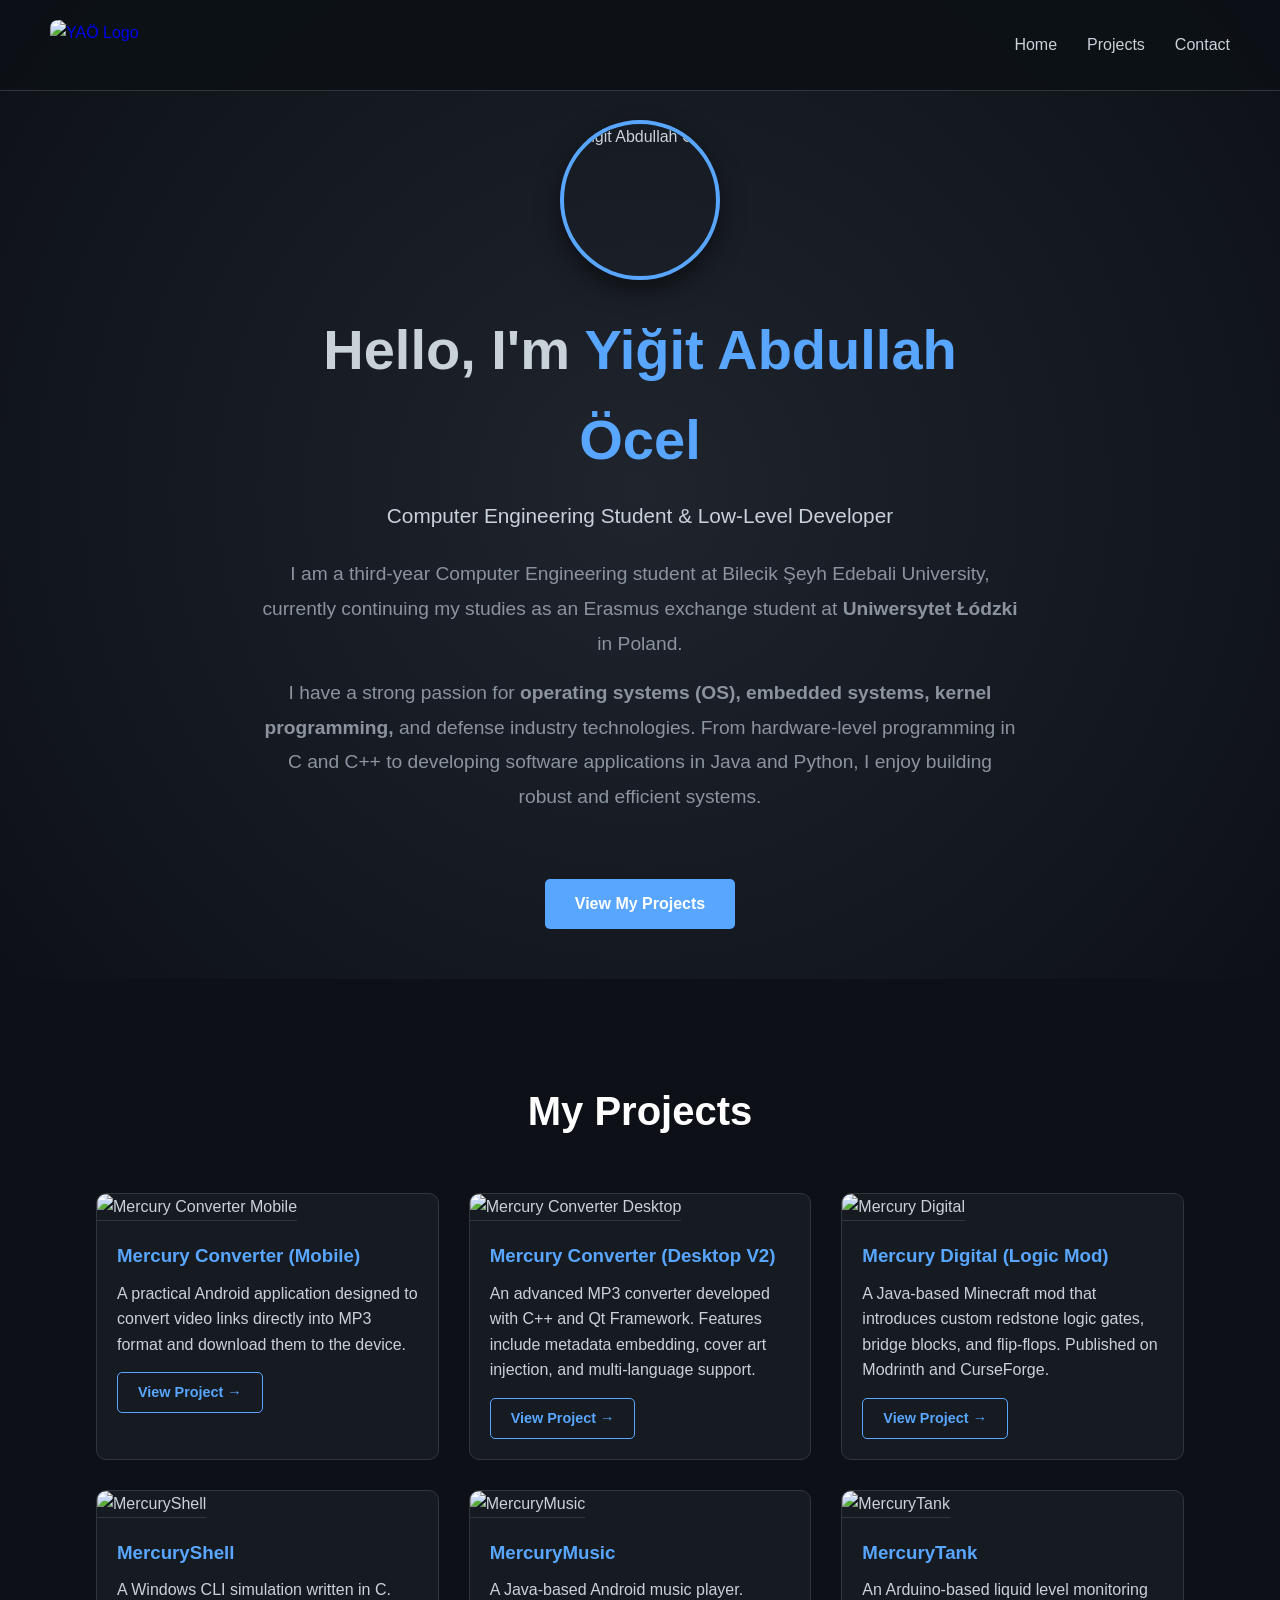
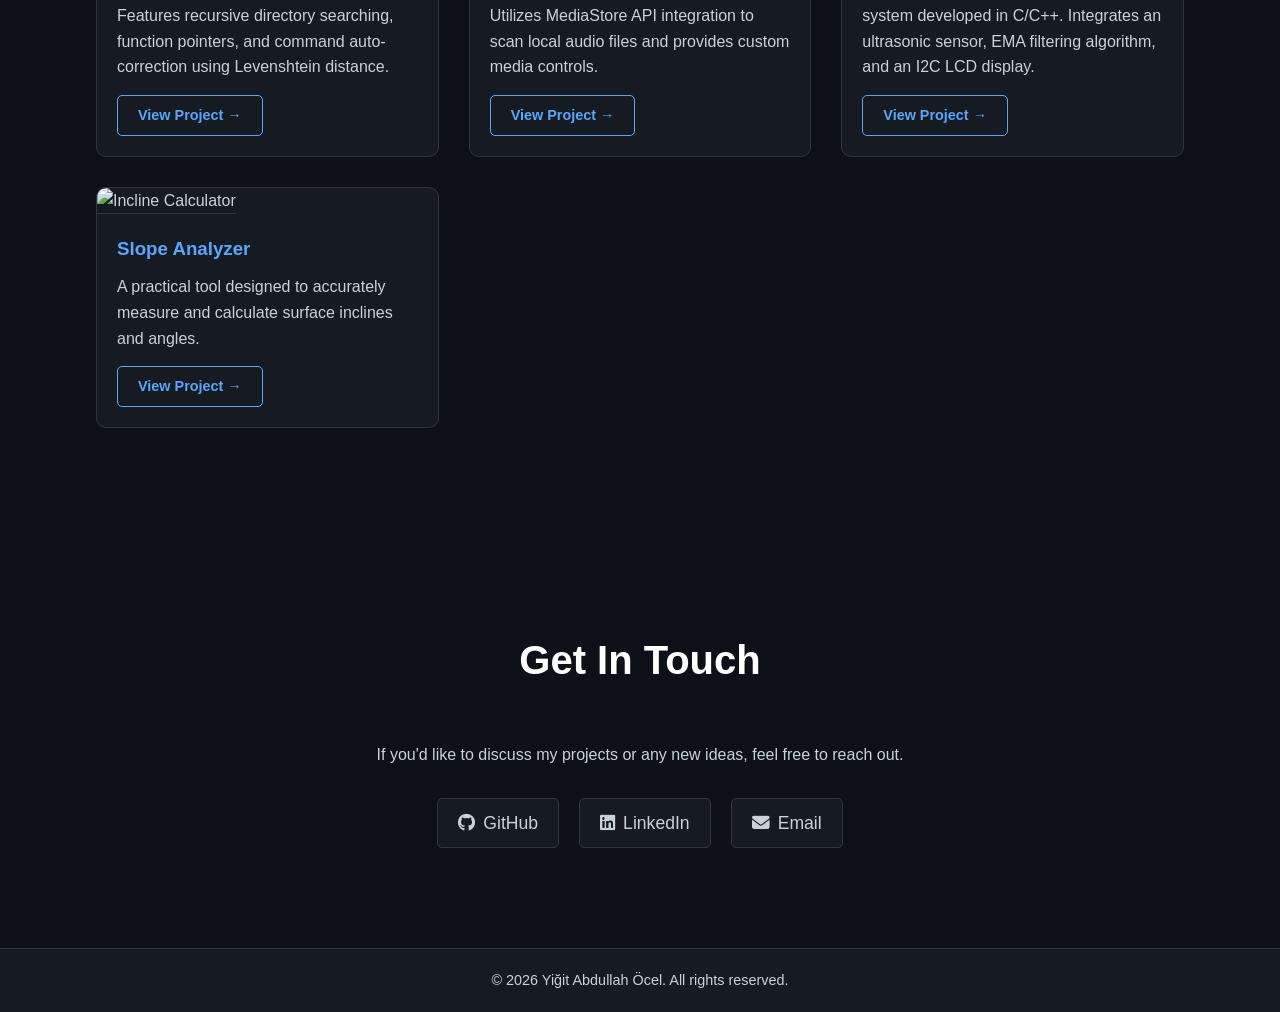
==== index.html @ 19079fd5 "Fix index" ====
<!DOCTYPE html>
<html lang="en">
<head>
    <meta charset="UTF-8">
    <meta name="viewport" content="width=device-width, initial-scale=1.0">
    <title>Yiğit Abdullah Öcel</title>
    <link rel="stylesheet" href="StyleSheet.css">
    <link rel="stylesheet" href="https://cdnjs.cloudflare.com/ajax/libs/font-awesome/6.4.0/css/all.min.css">
</head>
<body>

    <!-- Navigation -->
    <nav id="navbar">
        <a href="mercurywebsite.htm" class="logo">
            <img src="C:\Users\ocely\OneDrive\Obrazy\28040-3000x2025-desktop-hd-mercury-background-image.jpg" alt="YAÖ Logo">
        </a>
        <ul class="nav-links">
            <li><a href="#home">Home</a></li>
            <li><a href="#projects">Projects</a></li>
            <li><a href="#contact">Contact</a></li>
        </ul>
    </nav>

    <!-- Hero Section -->
    <section id="home" class="hero">
        <div class="hero-content" style="max-width: 800px; margin: 0 auto; padding: 0 20px; display: flex; flex-direction: column; align-items: center;">

            <!-- Profil Fotoğrafı -->
            <img src="C:\Users\ocely\OneDrive\Masaüstü\Resim.png" alt="Yiğit Abdullah Öcel" style="width: 160px; height: 160px; border-radius: 50%; object-fit: cover; border: 4px solid var(--accent-color); margin-bottom: 25px; box-shadow: 0 10px 25px rgba(0,0,0,0.5);">

            <h1>Hello, I'm <span class="highlight">Yiğit Abdullah Öcel</span></h1>
            <h3 style="color: #c9d1d9; font-size: 1.3rem; font-weight: 500; margin-bottom: 25px;">Computer Engineering Student & Low-Level Developer</h3>

            <div class="hero-bio" style="color: #8b949e; font-size: 1.1rem; line-height: 1.8; margin-bottom: 35px; text-align: center;">
                <p style="margin-bottom: 15px;">
                    I am a third-year Computer Engineering student at Bilecik Şeyh Edebali University, currently continuing my studies as an Erasmus exchange student at <strong>Uniwersytet Łódzki</strong> in Poland.
                </p>
                <p>
                    I have a strong passion for <strong>operating systems (OS), embedded systems, kernel programming,</strong> and defense industry technologies. From hardware-level programming in C and C++ to developing software applications in Java and Python, I enjoy building robust and efficient systems.
                </p>
            </div>

            <a href="#projects" class="btn">View My Projects</a>
        </div>
    </section>

    <!-- Projects Section -->
    <section id="projects" class="projects">
        <div class="container">
            <h2>My Projects</h2>
            <div class="project-grid">

                <!-- Mercury Converter (Mobile) -->
                <div class="project-card">
                    <img src="C:\Users\ocely\OneDrive\Obrazy\Converter_Logo.jpg" alt="Mercury Converter Mobile">
                    <div class="project-info">
                        <h3>Mercury Converter (Mobile)</h3>
                        <p>A practical Android application designed to convert video links directly into MP3 format and download them to the device.</p>
                        <a href="mercury_converter_mobile.htm" class="btn outline-btn">View Project &rarr;</a>
                    </div>
                </div>

                <!-- Mercury Converter (Desktop) -->
                <div class="project-card">
                    <img src="C:\Users\ocely\OneDrive\Obrazy\Mercury Converter PC Logo.JPG" alt="Mercury Converter Desktop">
                    <div class="project-info">
                        <h3>Mercury Converter (Desktop V2)</h3>
                        <p>An advanced MP3 converter developed with C++ and Qt Framework. Features include metadata embedding, cover art injection, and multi-language support.</p>
                        <a href="mercury_converter_desktop.htm" class="btn outline-btn">View Project &rarr;</a>
                    </div>
                </div>

                <!-- Mercury Digital -->
                <div class="project-card">
                    <img src="C:\Users\ocely\OneDrive\Obrazy\Mercury Digital Logo.jpg" alt="Mercury Digital">
                    <div class="project-info">
                        <h3>Mercury Digital (Logic Mod)</h3>
                        <p>A Java-based Minecraft mod that introduces custom redstone logic gates, bridge blocks, and flip-flops. Published on Modrinth and CurseForge.</p>
                        <a href="mercury_digital.htm" class="btn outline-btn">View Project &rarr;</a>
                    </div>
                </div>

                <!-- MercuryShell -->
                <div class="project-card">
                    <img src="C:\Users\ocely\OneDrive\Obrazy\Screenshots\Screenshot 2026-08-17 145334.png" alt="MercuryShell">
                    <div class="project-info">
                        <h3>MercuryShell</h3>
                        <p>A Windows CLI simulation written in C. Features recursive directory searching, function pointers, and command auto-correction using Levenshtein distance.</p>
                        <a href="mercury_shell.htm" class="btn outline-btn">View Project &rarr;</a>
                    </div>
                </div>

                <!-- MercuryMusic -->
                <div class="project-card">
                    <img src="C:\Users\ocely\OneDrive\Obrazy\Mercury Music.JPG" alt="MercuryMusic">
                    <div class="project-info">
                        <h3>MercuryMusic</h3>
                        <p>A Java-based Android music player. Utilizes MediaStore API integration to scan local audio files and provides custom media controls.</p>
                        <a href="mercury_music.htm" class="btn outline-btn">View Project &rarr;</a>
                    </div>
                </div>

                <!-- MercuryTank -->
                <div class="project-card">
                    <img src="C:\Users\ocely\OneDrive\Obrazy\WhatsApp Image 2026-08-17 at 15.02.25.jpeg" alt="MercuryTank">
                    <div class="project-info">
                        <h3>MercuryTank</h3>
                        <p>An Arduino-based liquid level monitoring system developed in C/C++. Integrates an ultrasonic sensor, EMA filtering algorithm, and an I2C LCD display.</p>
                        <a href="mercury_tank.htm" class="btn outline-btn">View Project &rarr;</a>
                    </div>
                </div>

                <!-- Slope Analyzer -->
                <div class="project-card">
                    <img src="C:\Users\ocely\OneDrive\Obrazy\Screenshots\Mercury Slope Analyzer.png" alt="Incline Calculator">
                    <div class="project-info">
                        <h3>Slope Analyzer</h3>
                        <p>A practical tool designed to accurately measure and calculate surface inclines and angles.</p>
                        <a href="mercury_slope_analyzer.htm" class="btn outline-btn">View Project &rarr;</a>
                    </div>
                </div>

            </div>
        </div>
    </section>

    <!-- Contact Section -->
    <section id="contact" class="contact">
        <div class="container">
            <h2>Get In Touch</h2>
            <p>If you'd like to discuss my projects or any new ideas, feel free to reach out.</p>
            <div class="social-links">
                <a href="https://github.com/TC-Mercury"><i class="fab fa-github"></i> GitHub</a>
                <a href="https://www.linkedin.com/in/yi%C4%9Fit-abdullah-%C3%B6cel-51425033a/"><i class="fab fa-linkedin"></i> LinkedIn</a>
                <a href="mailto:ocelyigitabdullah@gmail.com"><i class="fas fa-envelope"></i> Email</a>
            </div>
        </div>
    </section>

    <!-- Footer -->
    <footer>
        <p>&copy; 2026 Yiğit Abdullah Öcel. All rights reserved.</p>
    </footer>

    <script src="Script.js"></script>
</body>
</html>
---- StyleSheet.css ----
BODY
{
}
/* Genel Ayarlar */
:root {
    --bg-color: #0d1117;
    --text-color: #c9d1d9;
    --accent-color: #58a6ff;
    --card-bg: #161b22;
    --border-color: #30363d;
}

* {
    margin: 0;
    padding: 0;
    box-sizing: border-box;
    font-family: 'Segoe UI', Tahoma, Geneva, Verdana, sans-serif;
}

body {
    background-color: var(--bg-color);
    color: var(--text-color);
    line-height: 1.6;
}

html {
    scroll-behavior: smooth;
}

.container {
    width: 85%;
    max-width: 1200px;
    margin: auto;
}

/* Navigasyon */
nav {
    display: flex;
    justify-content: space-between;
    align-items: center;
    padding: 20px 50px;
    background-color: rgba(13, 17, 23, 0.95);
    position: fixed;
    width: 100%;
    top: 0;
    z-index: 1000;
    border-bottom: 1px solid var(--border-color);
    transition: 0.3s;
}

   nav .logo {
    display: flex;
    align-items: center;
    text-decoration: none;
}

nav .logo img {
    height: 50px;
    width: auto;
    border-radius: 8px;
    transition: transform 0.3s ease;
}

nav .logo img:hover {
    transform: scale(1.05);
}

    nav ul {
        list-style: none;
        display: flex;
    }

        nav ul li {
            margin-left: 30px;
        }

            nav ul li a {
                color: var(--text-color);
                text-decoration: none;
                font-weight: 500;
                transition: 0.3s;
            }

                nav ul li a:hover {
                    color: var(--accent-color);
                }

/* Ana Ekran (Hero) */
.hero {
    min-height: 100vh;
    padding-top: 120px;
    padding-bottom: 50px;
    display: flex;
    align-items: center;
    justify-content: center;
    text-align: center;
    background: radial-gradient(circle at center, #1f242d 0%, var(--bg-color) 100%);
}

    .hero h1 {
        font-size: 3.5rem;
        margin-bottom: 15px;
    }

.highlight {
    color: var(--accent-color);
}

.hero p {
    font-size: 1.2rem;
    margin-bottom: 30px;
    color: #8b949e;
}

.btn {
    padding: 12px 30px;
    background-color: var(--accent-color);
    color: #fff;
    text-decoration: none;
    border-radius: 5px;
    font-weight: bold;
    transition: background 0.3s, transform 0.2s;
}

    .btn:hover {
        background-color: #1f6feb;
        transform: translateY(-3px);
    }

/* B�l�m Ba�l�klar� */
section {
    padding: 100px 0;
}

h2 {
    text-align: center;
    font-size: 2.5rem;
    margin-bottom: 50px;
    color: #fff;
}

/* Hakk�mda */
.about-content {
    background-color: var(--card-bg);
    padding: 40px;
    border-radius: 10px;
    border: 1px solid var(--border-color);
    text-align: center;
    font-size: 1.1rem;
}

    .about-content p {
        margin-bottom: 15px;
    }

/* Projeler Grid Sistemi */
.project-grid {
    display: grid;
    grid-template-columns: repeat(auto-fit, minmax(300px, 1fr));
    gap: 30px;
}

.project-card {
    background-color: var(--card-bg);
    border: 1px solid var(--border-color);
    border-radius: 10px;
    overflow: hidden;
    transition: transform 0.3s, box-shadow 0.3s;
}

    .project-card:hover {
        transform: translateY(-10px);
        box-shadow: 0 10px 20px rgba(0,0,0,0.5);
        border-color: var(--accent-color);
    }

    .project-card img {
        width: 100%;
        height: 200px;
        object-fit: cover;
        border-bottom: 1px solid var(--border-color);
    }

.project-info {
    padding: 20px;
}

    .project-info h3 {
        margin-bottom: 10px;
        color: var(--accent-color);
    }

/* �leti�im */
.contact {
    text-align: center;
}

.social-links {
    margin-top: 30px;
    display: flex;
    justify-content: center;
    gap: 20px;
}

    .social-links a {
        display: flex;
        align-items: center;
        gap: 8px;
        color: var(--text-color);
        text-decoration: none;
        font-size: 1.1rem;
        background-color: var(--card-bg);
        padding: 10px 20px;
        border-radius: 5px;
        border: 1px solid var(--border-color);
        transition: 0.3s;
    }

        .social-links a:hover {
            background-color: var(--accent-color);
            color: #fff;
            border-color: var(--accent-color);
        }

/* Footer */
footer {
    text-align: center;
    padding: 20px;
    background-color: var(--card-bg);
    border-top: 1px solid var(--border-color);
    font-size: 0.9rem;
}
/* Ana sayfa kartlar�ndaki buton i�in */
.outline-btn {
    display: inline-block;
    margin-top: 15px;
    padding: 8px 20px;
    background: transparent;
    color: var(--accent-color);
    border: 1px solid var(--accent-color);
    font-size: 0.9rem;
}

    .outline-btn:hover {
        background: var(--accent-color);
        color: #fff;
        transform: none; /* Kart hover'� ile �ak��mamas� i�in */
    }

/* --- �R�N SUNUM SAYFASI CSS --- */

.back-link {
    color: var(--text-color);
    text-decoration: none;
    font-weight: 500;
    transition: 0.3s;
}

    .back-link:hover {
        color: var(--accent-color);
    }

.product-hero {
    padding: 150px 5% 50px;
    text-align: center;
    background: linear-gradient(to bottom, #11151c 0%, var(--bg-color) 100%);
}

.badge {
    display: inline-block;
    padding: 5px 15px;
    background-color: rgba(88, 166, 255, 0.1);
    color: var(--accent-color);
    border-radius: 20px;
    font-size: 0.85rem;
    font-weight: bold;
    margin-bottom: 20px;
    text-transform: uppercase;
    letter-spacing: 1px;
}

.product-title {
    font-size: 4rem;
    font-weight: 800;
    margin-bottom: 10px;
    /* Metne ��k bir gradient efekti */
    background: -webkit-linear-gradient(45deg, #ffffff, #58a6ff);
    -webkit-background-clip: text;
    -webkit-text-fill-color: transparent;
}

.product-subtitle {
    font-size: 1.5rem;
    color: #8b949e;
    max-width: 600px;
    margin: 0 auto 30px;
}

.product-main-img {
    width: 100%;
    max-width: 900px;
    height: auto;
    border-radius: 15px;
    margin-top: 50px;
    box-shadow: 0 20px 50px rgba(0,0,0,0.6);
    border: 1px solid var(--border-color);
    transition: transform 0.5s;
}

    .product-main-img:hover {
        transform: scale(1.02);
    }

/* �zellikler Grid Sistemi */
.product-features-section {
    background-color: var(--bg-color);
}

.feature-grid {
    display: grid;
    grid-template-columns: repeat(auto-fit, minmax(280px, 1fr));
    gap: 40px;
    margin-top: 40px;
}

.feature-box {
    text-align: left;
    padding: 30px;
    background-color: var(--card-bg);
    border-radius: 10px;
    border: 1px solid var(--border-color);
}

    .feature-box i {
        font-size: 2.5rem;
        color: var(--accent-color);
        margin-bottom: 20px;
    }

    .feature-box h3 {
        margin-bottom: 15px;
        font-size: 1.3rem;
    }

/* Teknik �zellikler Tablosu (Grid Sistemli D�zen) */
.tech-specs {
    background-color: #090c10;
    border-top: 1px solid var(--border-color);
    padding: 80px 0;
}

.specs-list {
    max-width: 800px; /* Okunabilirli�i art�rmak i�in biraz geni�lettik */
    margin: 0 auto;
    list-style: none;
    font-size: 1.1rem;
}

    .specs-list li {
        padding: 20px 0;
        border-bottom: 1px solid var(--border-color);
        display: grid;
        /* Sol s�tuna sabit 220px, sa� s�tuna kalan t�m alan� (1fr) veriyoruz */
        grid-template-columns: 220px 1fr;
        gap: 20px;
        align-items: start; /* Metinleri yukar�dan hizalar */
    }

        .specs-list li:last-child {
            border-bottom: none;
        }

    .specs-list strong {
        color: #fff;
    }

    .specs-list span {
        color: #c9d1d9;
        text-align: left;
        line-height: 1.6;
    }

/* Telefon ekranlar� i�in duyarl� (Responsive) tasar�m */
@media (max-width: 600px) {
    .specs-list li {
        grid-template-columns: 1fr; /* Mobilde alt alta ge�mesi i�in tek s�tun */
        gap: 8px;
    }

    .specs-list strong {
        color: var(--accent-color); /* Mobilde ba�l�klar� vurgulamak i�in */
    }
}
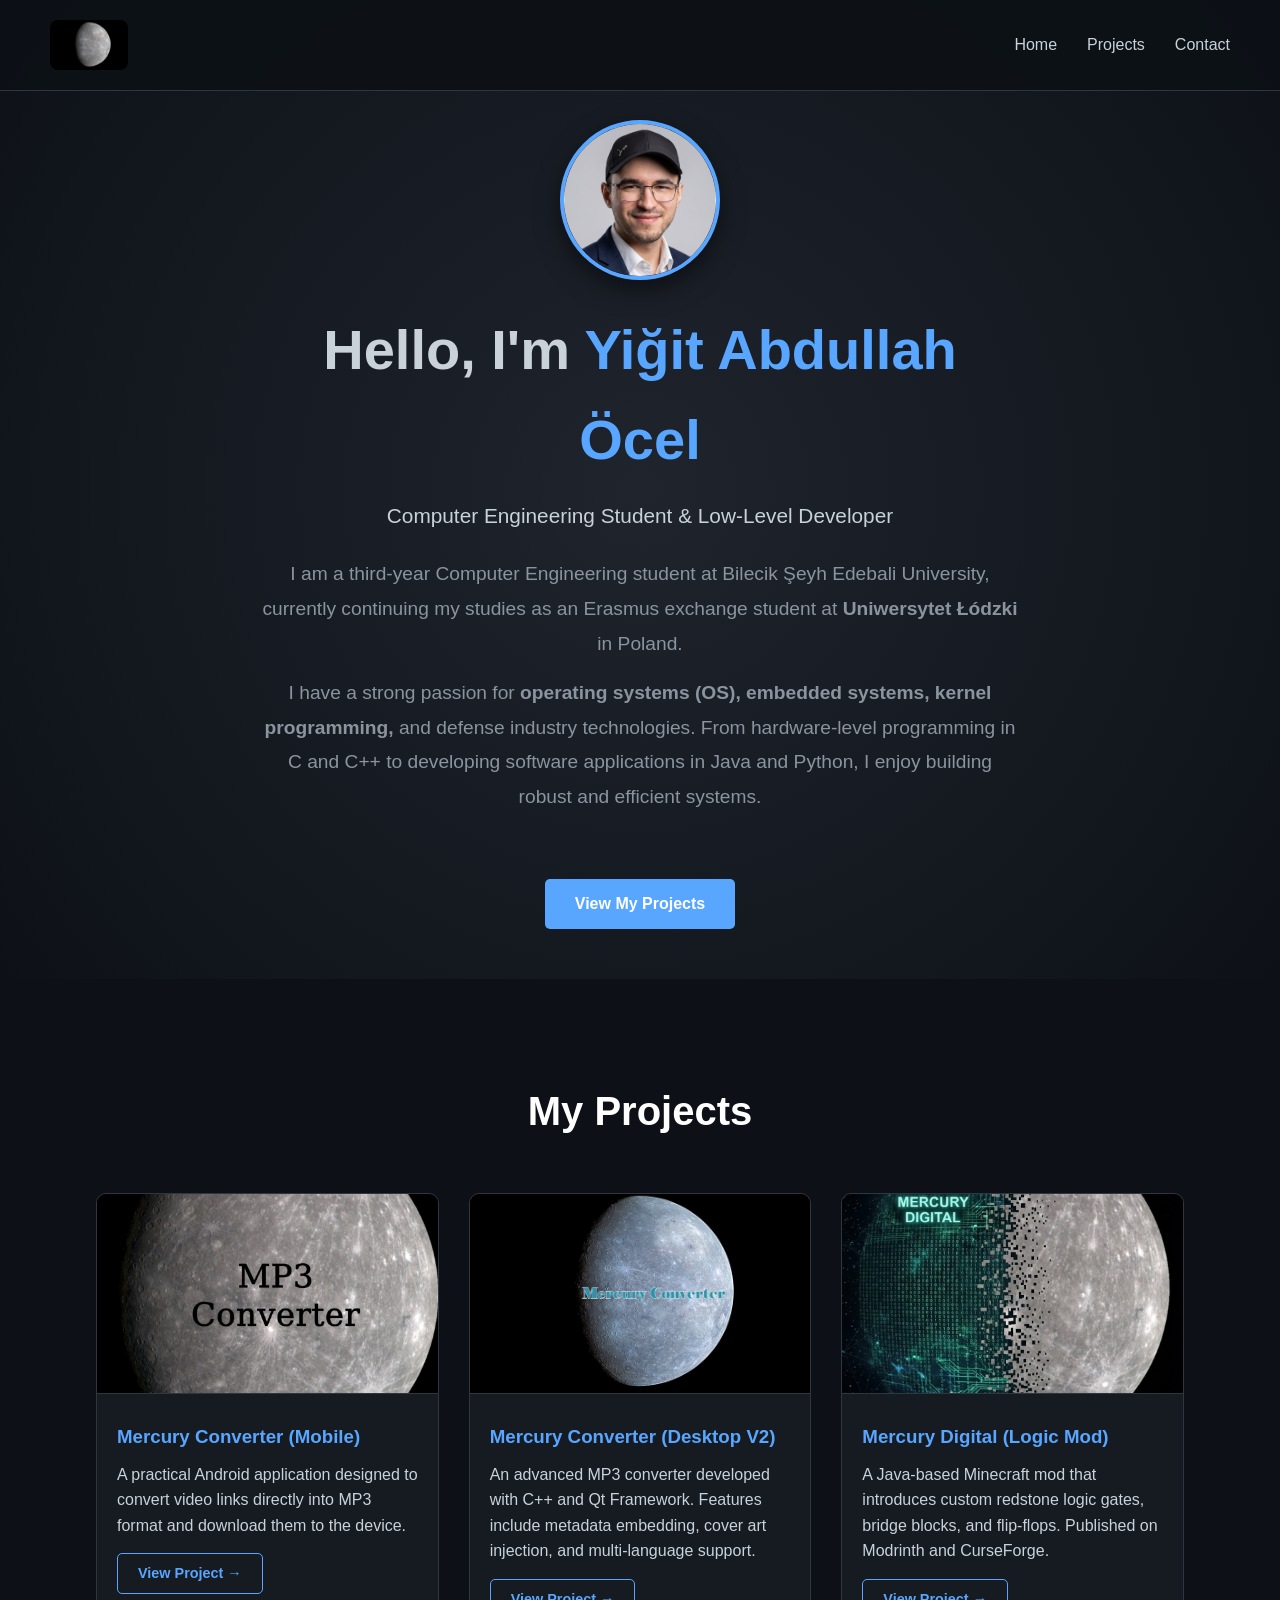
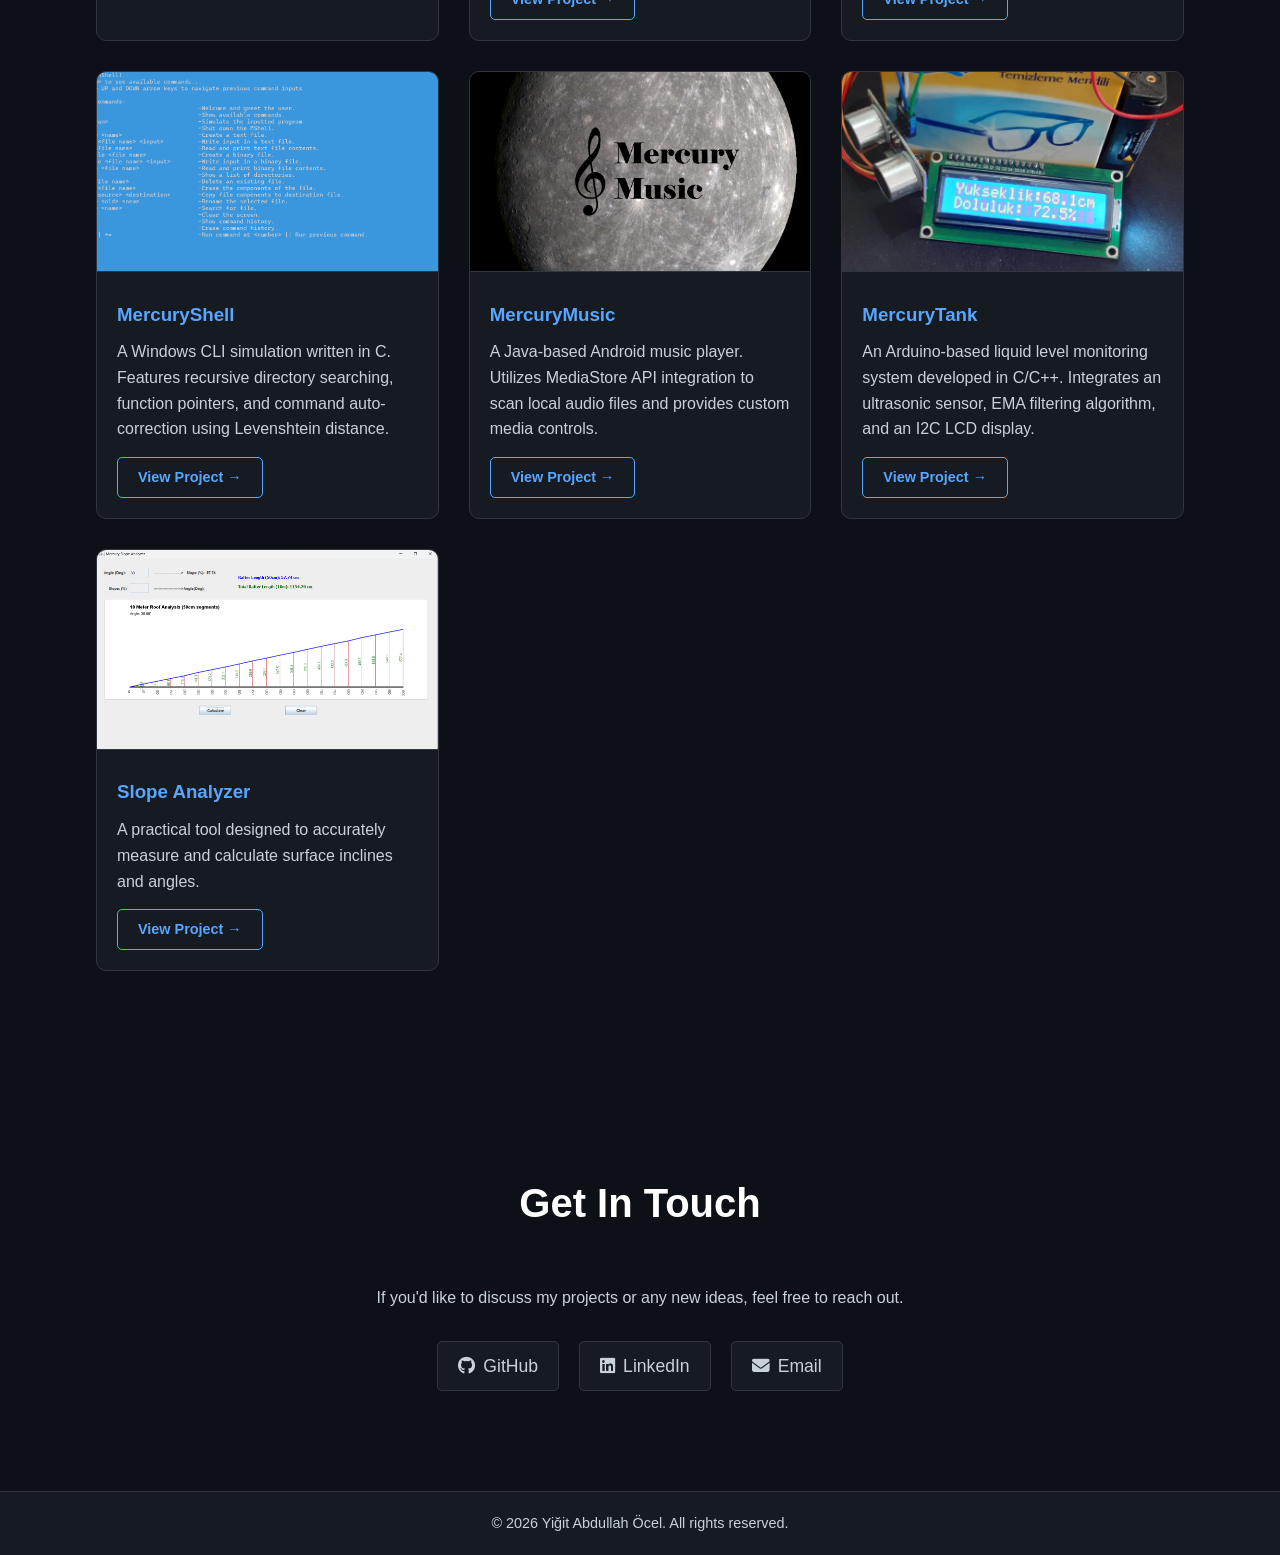
==== commit 3001aff1: "I hate websites" ====
--- a/index.html
+++ b/index.html
@@ -11,8 +11,8 @@
 
     <!-- Navigation -->
     <nav id="navbar">
-        <a href="mercurywebsite.htm" class="logo">
-            <img src="C:\Users\ocely\OneDrive\Obrazy\28040-3000x2025-desktop-hd-mercury-background-image.jpg" alt="YAÖ Logo">
+        <a href="index.html" class="logo">
+            <img src="Pics/28040-3000x2025-desktop-hd-mercury-background-image.jpg" alt="YAÖ Logo">
         </a>
         <ul class="nav-links">
             <li><a href="#home">Home</a></li>
@@ -26,7 +26,7 @@
         <div class="hero-content" style="max-width: 800px; margin: 0 auto; padding: 0 20px; display: flex; flex-direction: column; align-items: center;">
 
             <!-- Profil Fotoğrafı -->
-            <img src="C:\Users\ocely\OneDrive\Masaüstü\Resim.png" alt="Yiğit Abdullah Öcel" style="width: 160px; height: 160px; border-radius: 50%; object-fit: cover; border: 4px solid var(--accent-color); margin-bottom: 25px; box-shadow: 0 10px 25px rgba(0,0,0,0.5);">
+            <img src="Pics/Resim.png" alt="Yiğit Abdullah Öcel" style="width: 160px; height: 160px; border-radius: 50%; object-fit: cover; border: 4px solid var(--accent-color); margin-bottom: 25px; box-shadow: 0 10px 25px rgba(0,0,0,0.5);">
 
             <h1>Hello, I'm <span class="highlight">Yiğit Abdullah Öcel</span></h1>
             <h3 style="color: #c9d1d9; font-size: 1.3rem; font-weight: 500; margin-bottom: 25px;">Computer Engineering Student & Low-Level Developer</h3>
@@ -52,7 +52,7 @@
 
                 <!-- Mercury Converter (Mobile) -->
                 <div class="project-card">
-                    <img src="C:\Users\ocely\OneDrive\Obrazy\Converter_Logo.jpg" alt="Mercury Converter Mobile">
+                    <img src="Pics/Converter_Logo.jpg" alt="Mercury Converter Mobile">
                     <div class="project-info">
                         <h3>Mercury Converter (Mobile)</h3>
                         <p>A practical Android application designed to convert video links directly into MP3 format and download them to the device.</p>
@@ -62,7 +62,7 @@
 
                 <!-- Mercury Converter (Desktop) -->
                 <div class="project-card">
-                    <img src="C:\Users\ocely\OneDrive\Obrazy\Mercury Converter PC Logo.JPG" alt="Mercury Converter Desktop">
+                    <img src="Pics/Mercury Converter PC Logo.JPG" alt="Mercury Converter Desktop">
                     <div class="project-info">
                         <h3>Mercury Converter (Desktop V2)</h3>
                         <p>An advanced MP3 converter developed with C++ and Qt Framework. Features include metadata embedding, cover art injection, and multi-language support.</p>
@@ -72,7 +72,7 @@
 
                 <!-- Mercury Digital -->
                 <div class="project-card">
-                    <img src="C:\Users\ocely\OneDrive\Obrazy\Mercury Digital Logo.jpg" alt="Mercury Digital">
+                    <img src="Pics/Mercury Digital Logo.jpg" alt="Mercury Digital">
                     <div class="project-info">
                         <h3>Mercury Digital (Logic Mod)</h3>
                         <p>A Java-based Minecraft mod that introduces custom redstone logic gates, bridge blocks, and flip-flops. Published on Modrinth and CurseForge.</p>
@@ -82,7 +82,7 @@
 
                 <!-- MercuryShell -->
                 <div class="project-card">
-                    <img src="C:\Users\ocely\OneDrive\Obrazy\Screenshots\Screenshot 2026-08-17 145334.png" alt="MercuryShell">
+                    <img src="Pics/Screenshot 2026-08-17 145334.png" alt="MercuryShell">
                     <div class="project-info">
                         <h3>MercuryShell</h3>
                         <p>A Windows CLI simulation written in C. Features recursive directory searching, function pointers, and command auto-correction using Levenshtein distance.</p>
@@ -92,7 +92,7 @@
 
                 <!-- MercuryMusic -->
                 <div class="project-card">
-                    <img src="C:\Users\ocely\OneDrive\Obrazy\Mercury Music.JPG" alt="MercuryMusic">
+                    <img src="Pics/Mercury Music.JPG" alt="MercuryMusic">
                     <div class="project-info">
                         <h3>MercuryMusic</h3>
                         <p>A Java-based Android music player. Utilizes MediaStore API integration to scan local audio files and provides custom media controls.</p>
@@ -102,7 +102,7 @@
 
                 <!-- MercuryTank -->
                 <div class="project-card">
-                    <img src="C:\Users\ocely\OneDrive\Obrazy\WhatsApp Image 2026-08-17 at 15.02.25.jpeg" alt="MercuryTank">
+                    <img src="Pics/WhatsApp Image 2026-08-17 at 15.02.25.jpeg" alt="MercuryTank">
                     <div class="project-info">
                         <h3>MercuryTank</h3>
                         <p>An Arduino-based liquid level monitoring system developed in C/C++. Integrates an ultrasonic sensor, EMA filtering algorithm, and an I2C LCD display.</p>
@@ -112,7 +112,7 @@
 
                 <!-- Slope Analyzer -->
                 <div class="project-card">
-                    <img src="C:\Users\ocely\OneDrive\Obrazy\Screenshots\Mercury Slope Analyzer.png" alt="Incline Calculator">
+                    <img src="Pics/Mercury Slope Analyzer.png" alt="Incline Calculator">
                     <div class="project-info">
                         <h3>Slope Analyzer</h3>
                         <p>A practical tool designed to accurately measure and calculate surface inclines and angles.</p>
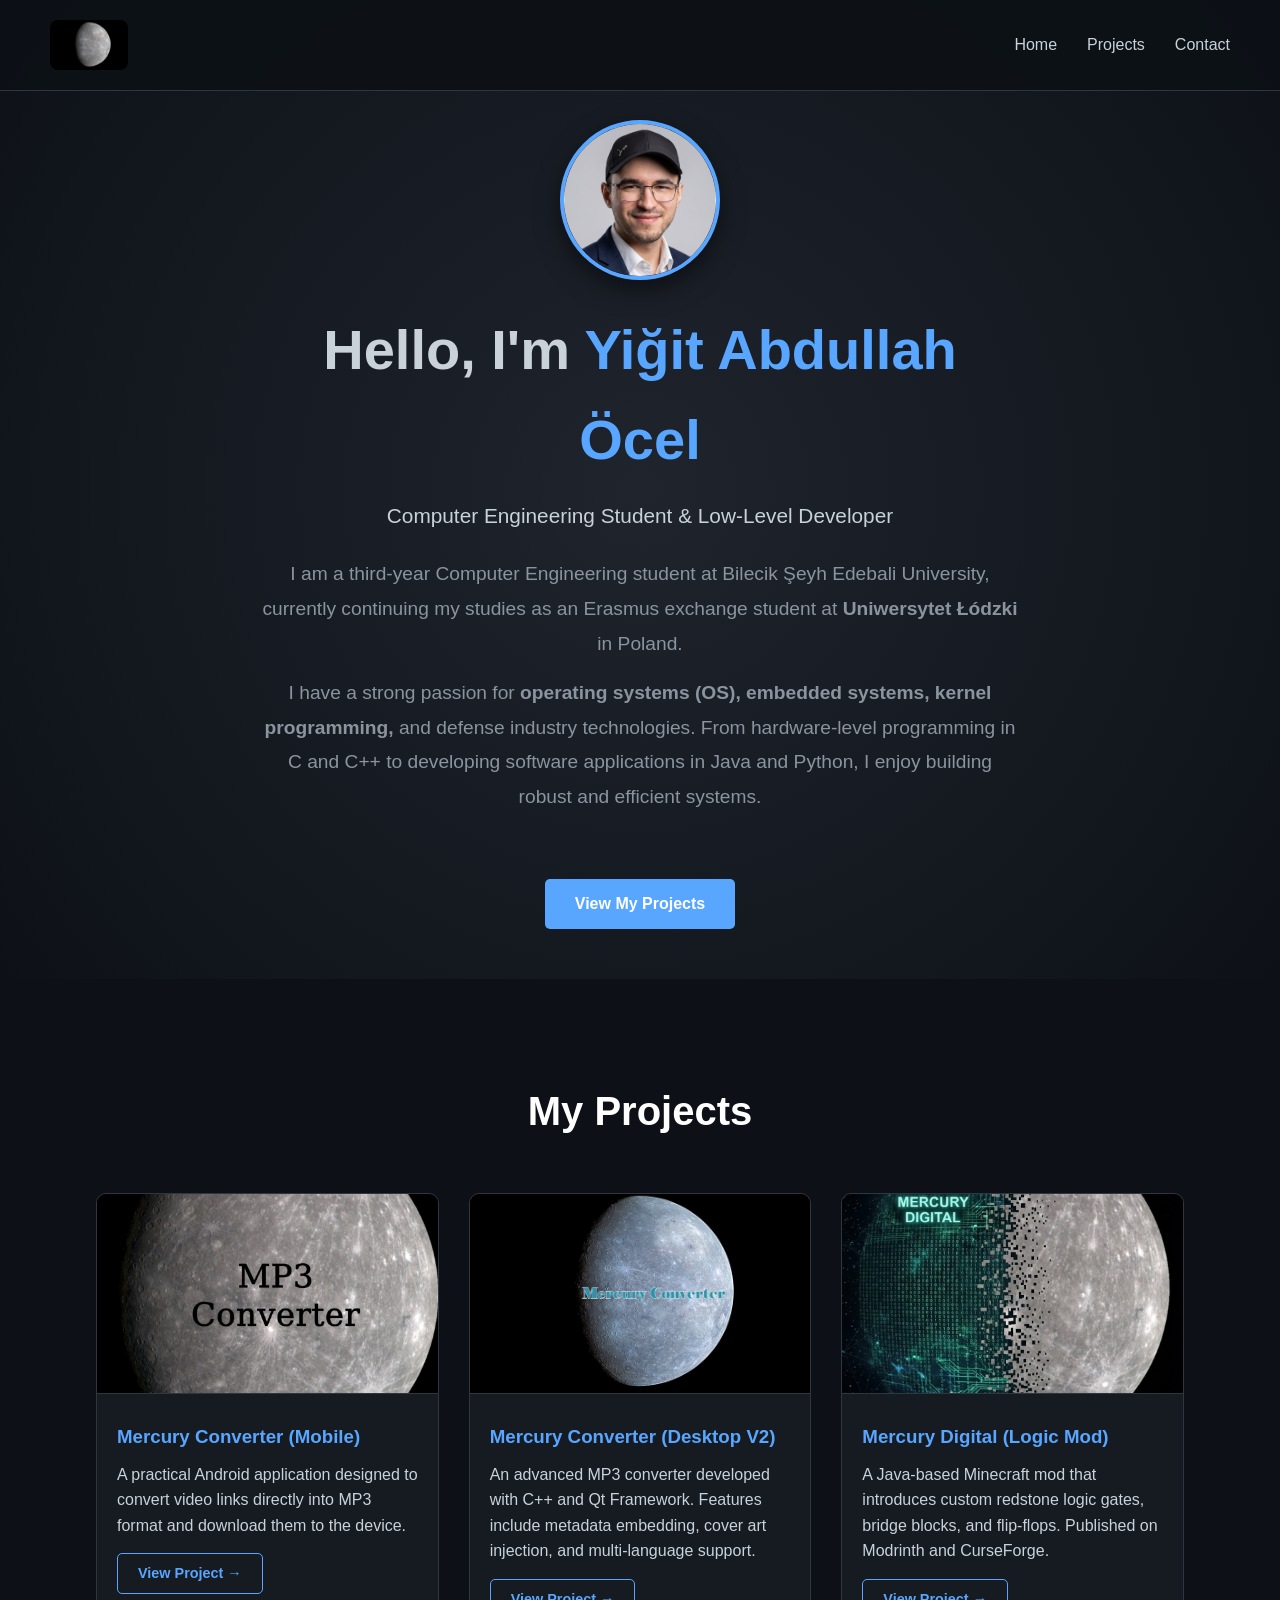
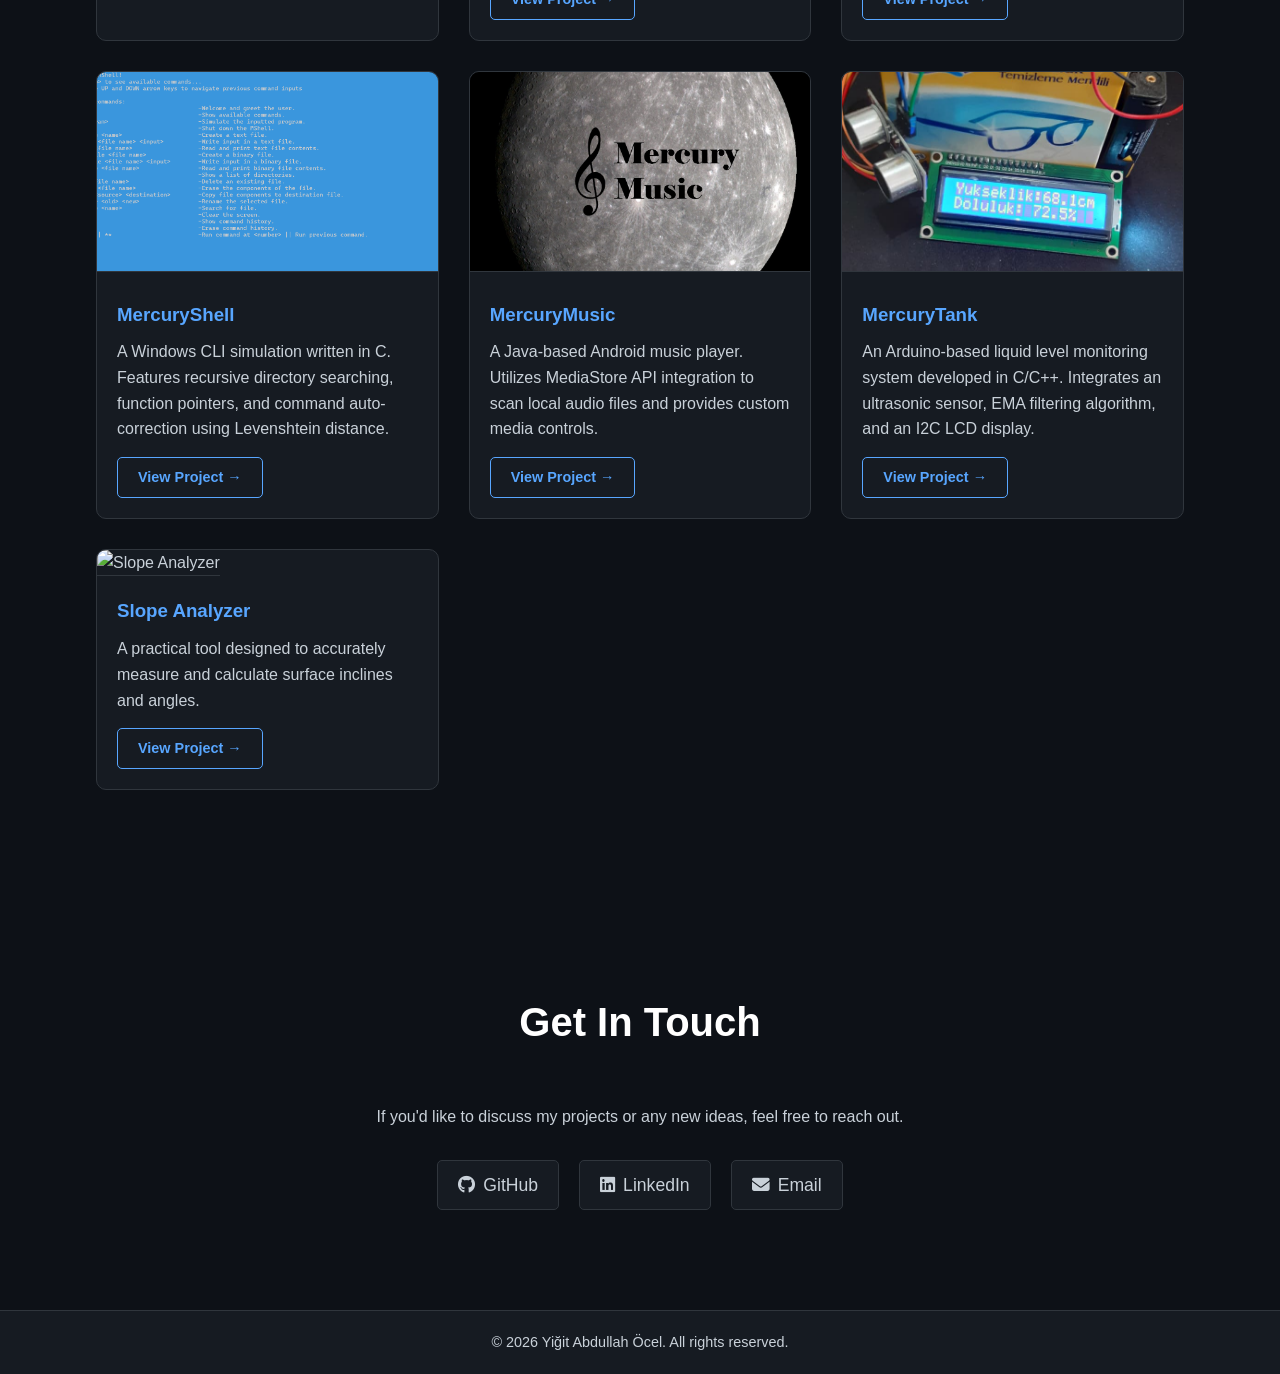
==== commit 321a6df0: "changed the png name of slope analyzer" ====
--- a/index.html
+++ b/index.html
@@ -112,7 +112,7 @@
 
                 <!-- Slope Analyzer -->
                 <div class="project-card">
-                    <img src="Pics/Mercury Slope Analyzer.png" alt="Incline Calculator">
+                    <img src="Pics/mercury_slope_analyzer.png" alt="Slope Analyzer">
                     <div class="project-info">
                         <h3>Slope Analyzer</h3>
                         <p>A practical tool designed to accurately measure and calculate surface inclines and angles.</p>
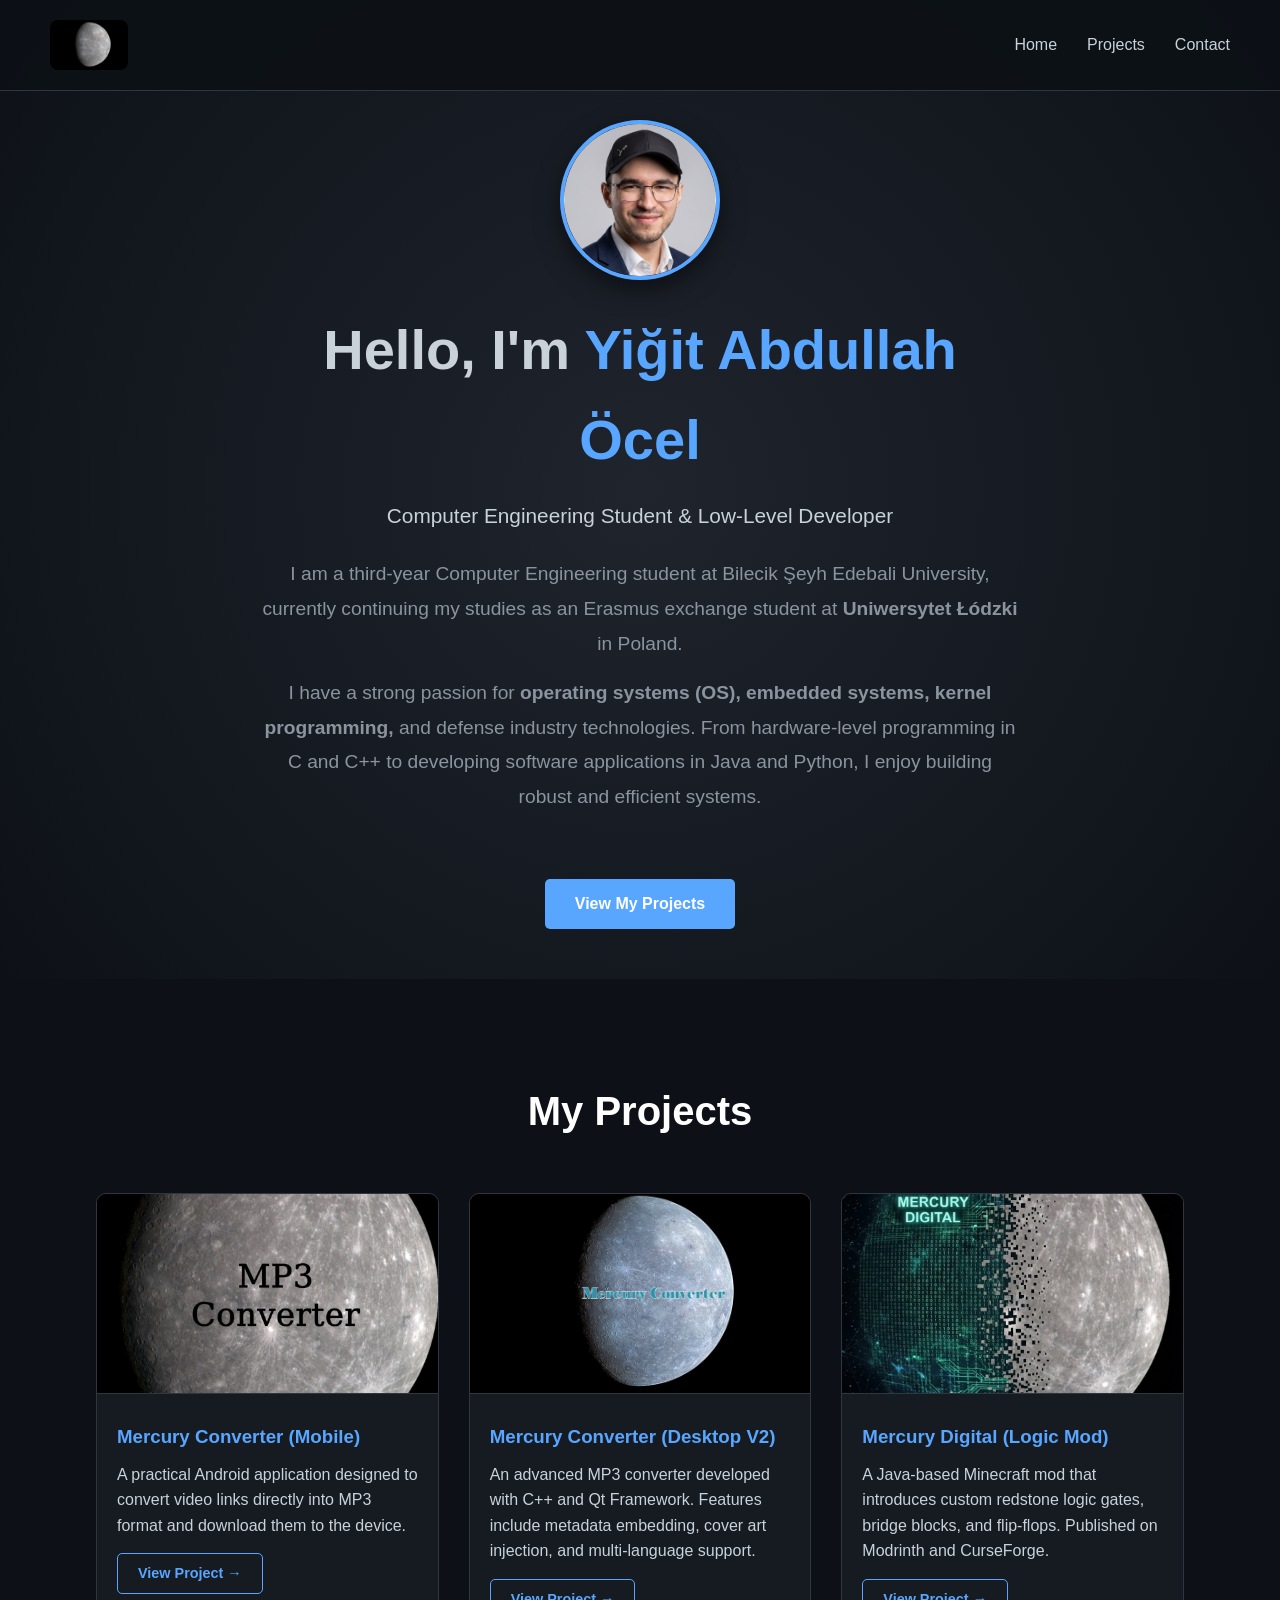
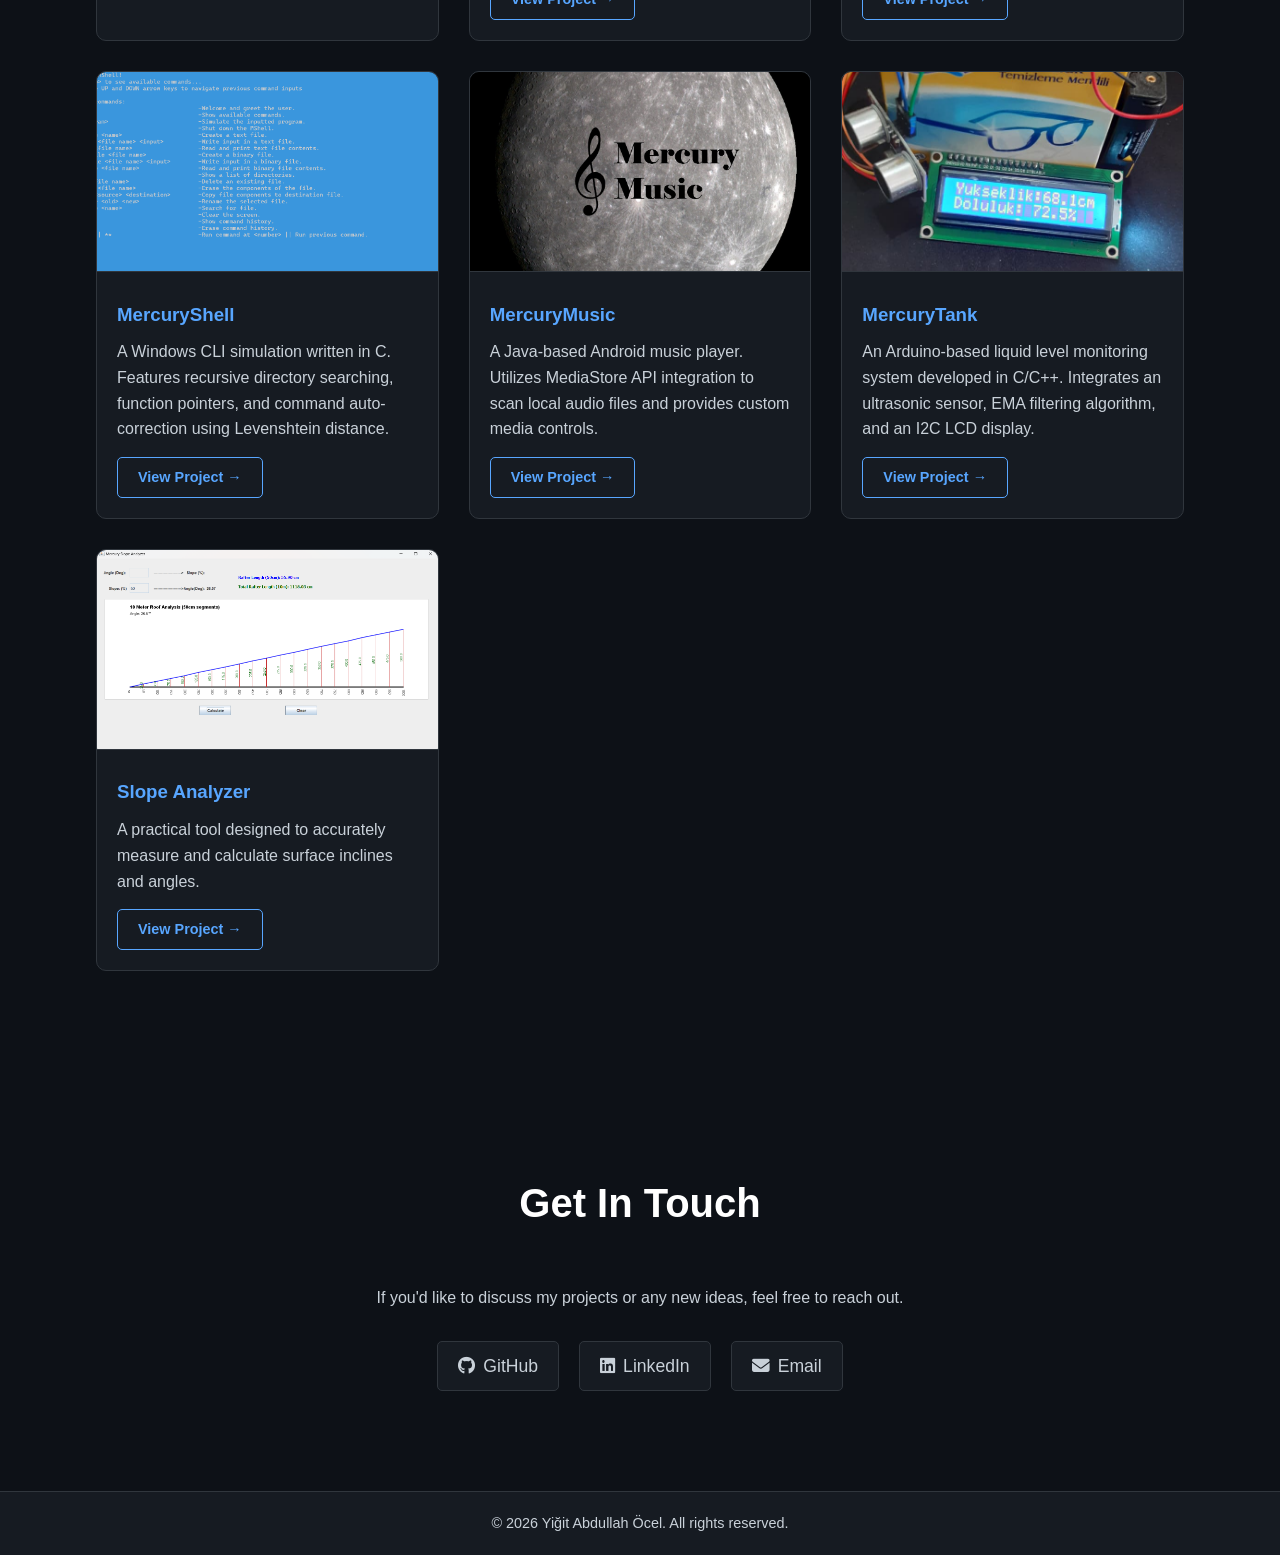
==== commit 0161fffc: "path fix" ====
--- a/index.html
+++ b/index.html
@@ -112,7 +112,7 @@
 
                 <!-- Slope Analyzer -->
                 <div class="project-card">
-                    <img src="Pics/mercury_slope_analyzer.png" alt="Slope Analyzer">
+                    <img src="Pics/Mercury Slope Analyzer-1.png" alt="Slope Analyzer">
                     <div class="project-info">
                         <h3>Slope Analyzer</h3>
                         <p>A practical tool designed to accurately measure and calculate surface inclines and angles.</p>
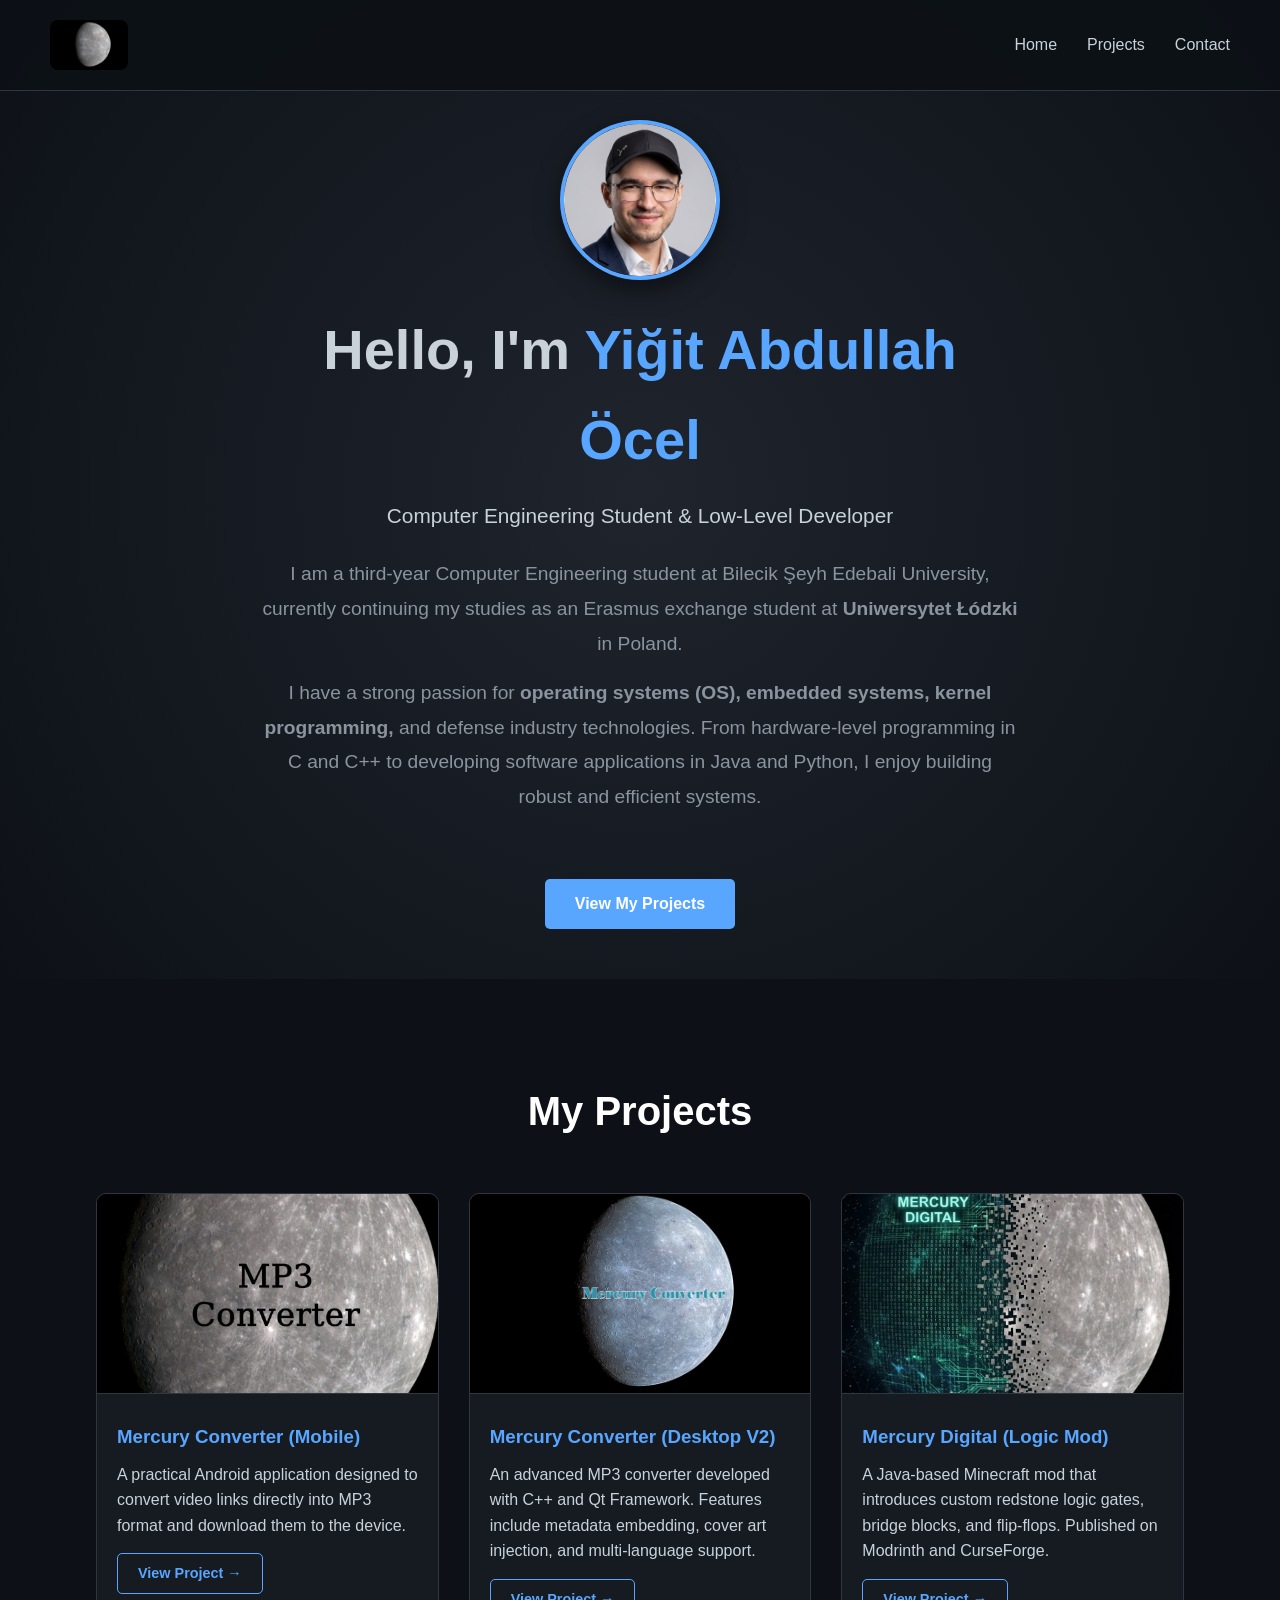
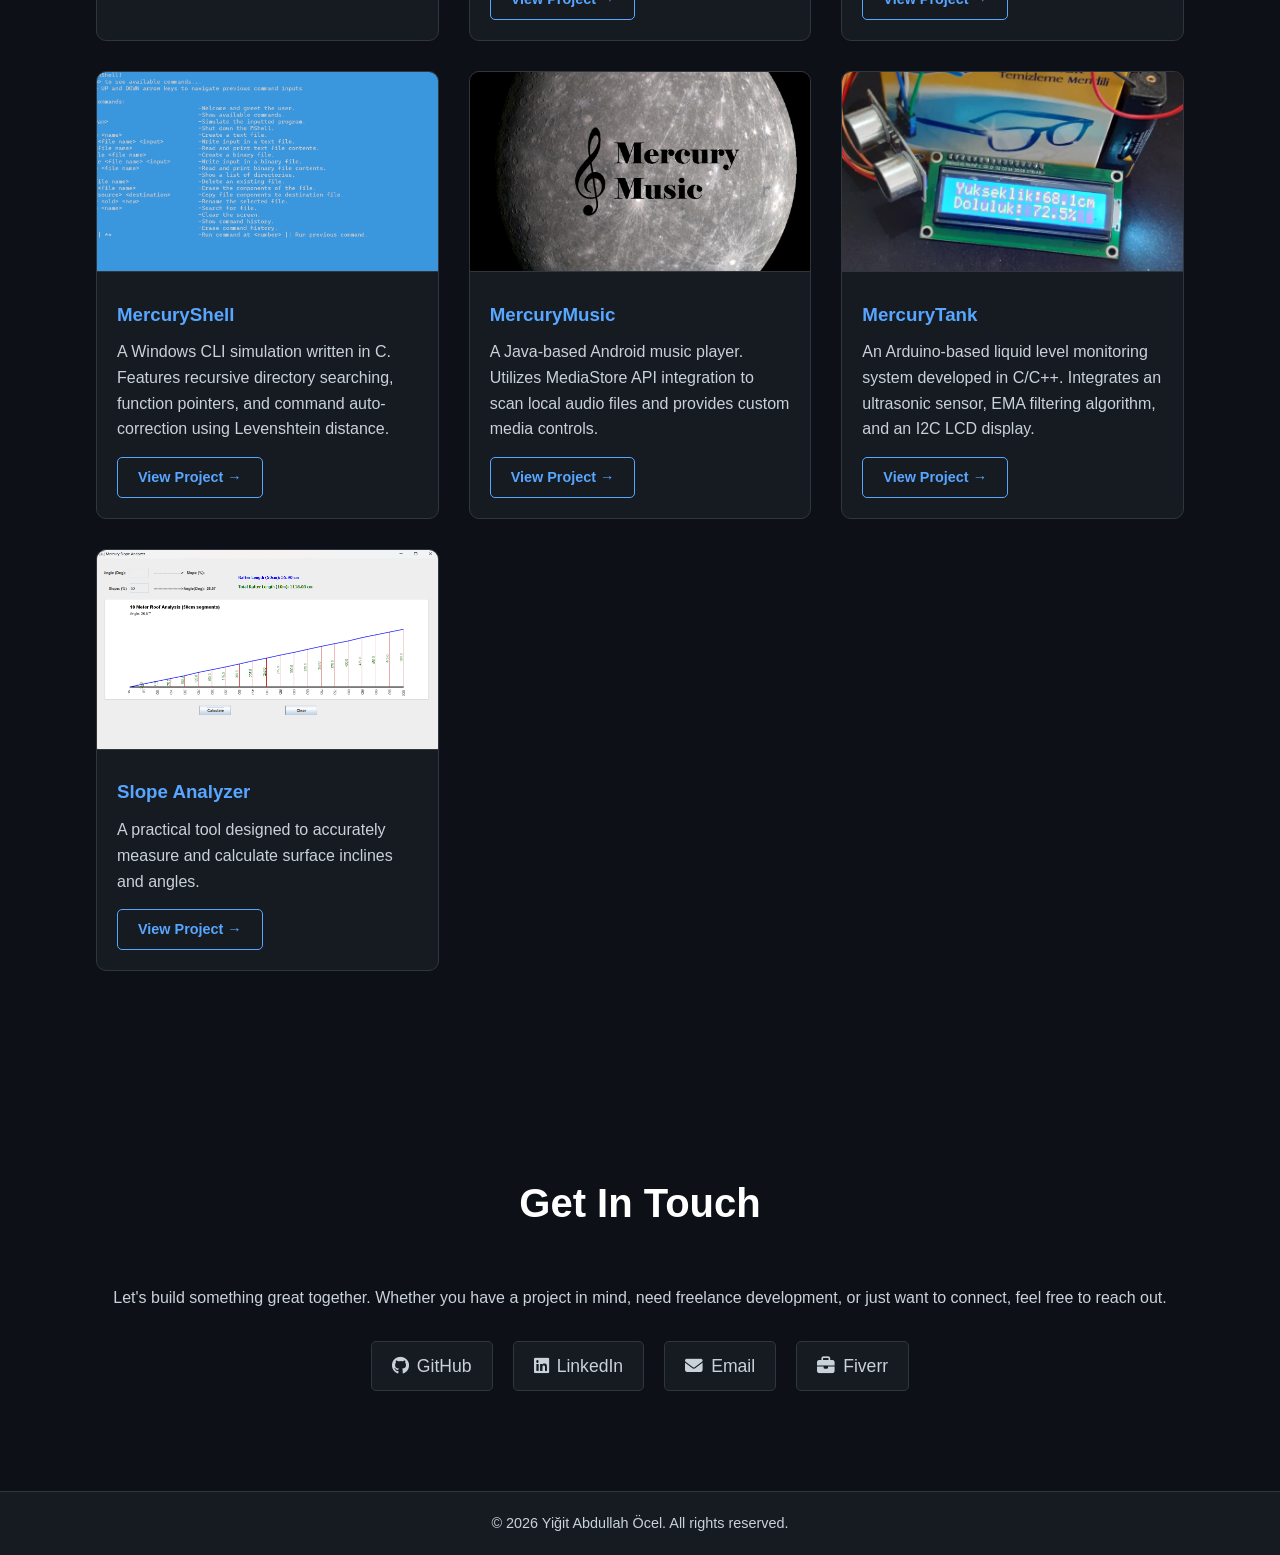
==== commit 257628b0: "Fiverr option added to get in touch section" ====
--- a/index.html
+++ b/index.html
@@ -128,11 +128,12 @@
     <section id="contact" class="contact">
         <div class="container">
             <h2>Get In Touch</h2>
-            <p>If you'd like to discuss my projects or any new ideas, feel free to reach out.</p>
+            <p>Let's build something great together. Whether you have a project in mind, need freelance development, or just want to connect, feel free to reach out.</p>
             <div class="social-links">
                 <a href="https://github.com/TC-Mercury"><i class="fab fa-github"></i> GitHub</a>
                 <a href="https://www.linkedin.com/in/yi%C4%9Fit-abdullah-%C3%B6cel-51425033a/"><i class="fab fa-linkedin"></i> LinkedIn</a>
                 <a href="mailto:ocelyigitabdullah@gmail.com"><i class="fas fa-envelope"></i> Email</a>
+                <a href="https://www.fiverr.com/yigit_ocel" target="_blank"><i class="fas fa-briefcase"></i> Fiverr</a>
             </div>
         </div>
     </section>
